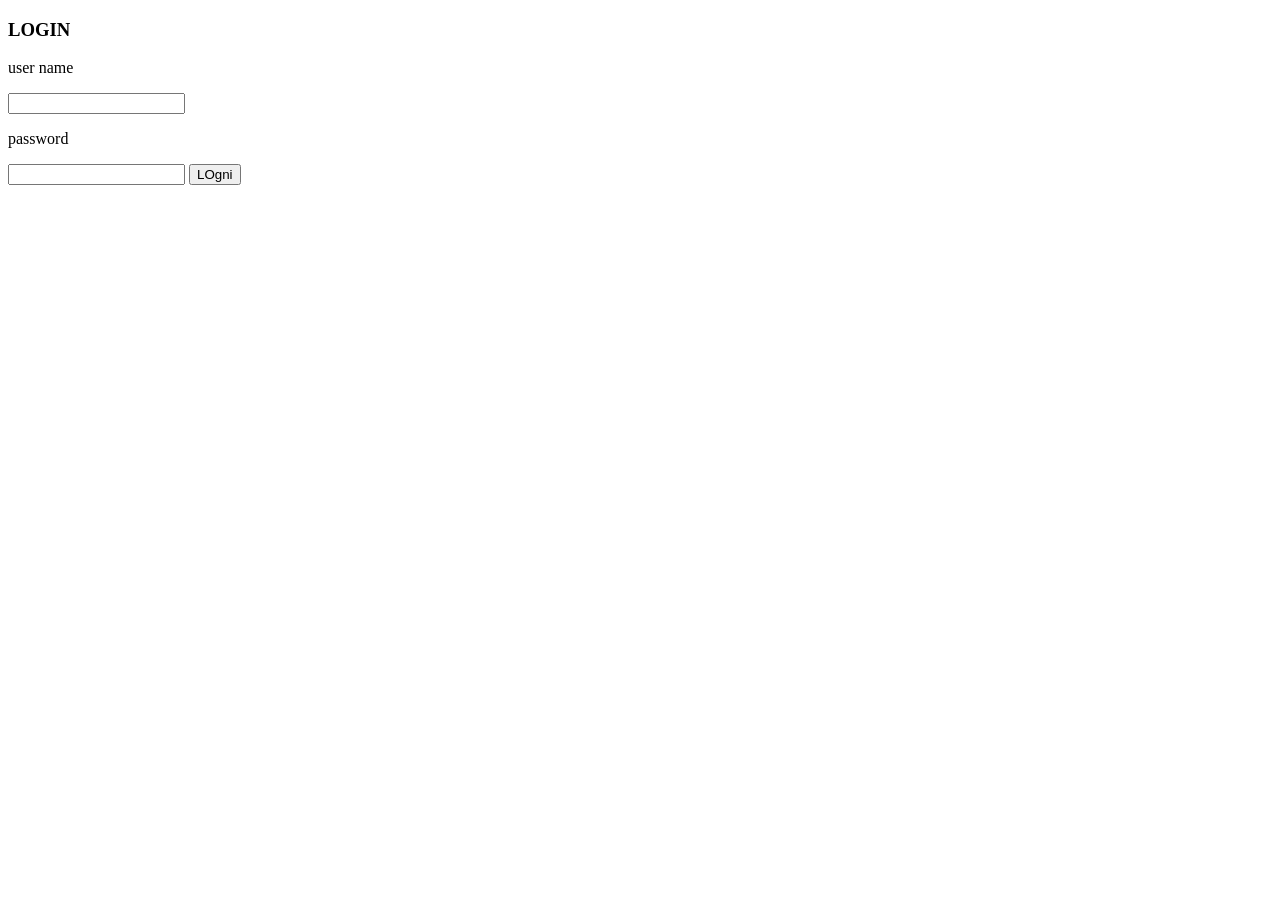
==== sign.html @ c99de30f "add_sign" ====
<!DOCTYPE html>
<html lang="en">
<head>
    <meta charset="UTF-8">
    <meta name="viewport" content="width=device-width, initial-scale=1.0">
    <title>SIGN IN</title>
</head>
<body>
    <div class="contianer">
         <div class="card">
            <h3>LOGIN</h3>
            <div class="box">
                 <p>user name</p>
                 <input type="text" name="username" id="username">
                 <p>password</p>
                 <input type="password" name="password" id="password">

                 <button type="submit">LOgni</button>
            </div>
         </div>
    </div>
</body>
</html>
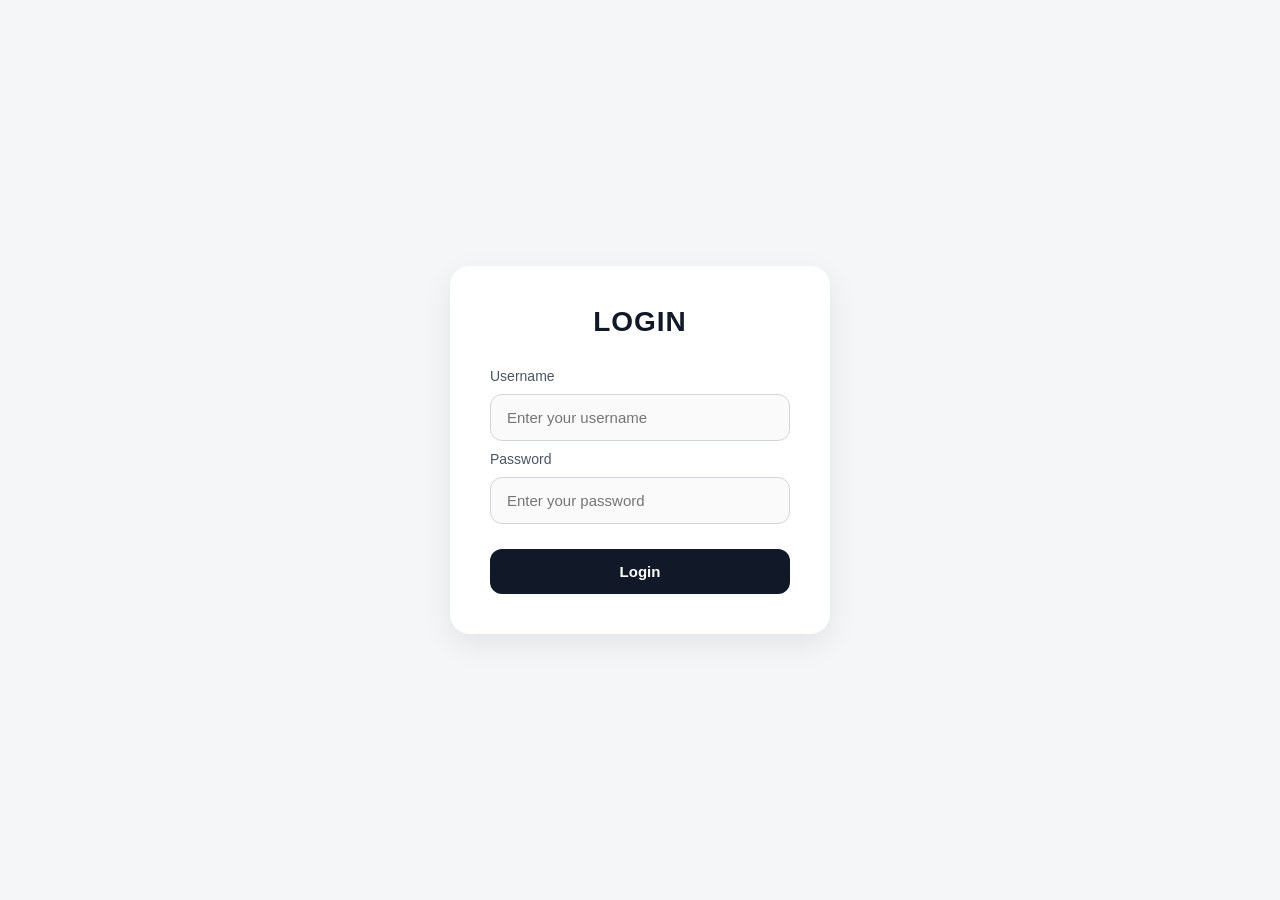
==== commit 6ba62297: "edit_sign" ====
--- a/sign.html
+++ b/sign.html
@@ -1,23 +1,117 @@
 <!DOCTYPE html>
 <html lang="en">
 <head>
-    <meta charset="UTF-8">
-    <meta name="viewport" content="width=device-width, initial-scale=1.0">
-    <title>SIGN IN</title>
+<meta charset="UTF-8">
+<meta name="viewport" content="width=device-width, initial-scale=1.0">
+<title>Login Page</title>
+
+<style>
+*{
+    margin: 0;
+    padding: 0;
+    box-sizing: border-box;
+    font-family: "Segoe UI", sans-serif;
+}
+
+body{
+    min-height: 100vh;
+    display: flex;
+    justify-content: center;
+    align-items: center;
+    background: #f4f6f8;
+}
+
+.container{
+    width: 100%;
+    display: flex;
+    justify-content: center;
+    align-items: center;
+}
+
+.card{
+    width: 380px;
+    background: #ffffff;
+    padding: 40px;
+    border-radius: 20px;
+    box-shadow: 0 10px 30px rgba(0,0,0,0.08);
+}
+
+.card h3{
+    text-align: center;
+    color: #111827;
+    font-size: 28px;
+    margin-bottom: 30px;
+    letter-spacing: 1px;
+}
+
+.box{
+    display: flex;
+    flex-direction: column;
+    gap: 10px;
+}
+
+.box p{
+    color: #4b5563;
+    font-size: 14px;
+    font-weight: 500;
+}
+
+.box input{
+    width: 100%;
+    padding: 14px 16px;
+    border: 1px solid #d1d5db;
+    border-radius: 12px;
+    font-size: 15px;
+    outline: none;
+    transition: all 0.3s ease;
+    background: #fafafa;
+}
+
+.box input:focus{
+    border-color: #1e3a8a;
+    box-shadow: 0 0 0 4px rgba(30, 58, 138, 0.12);
+    background: #ffffff;
+}
+
+.box button{
+    margin-top: 15px;
+    padding: 14px;
+    border: none;
+    border-radius: 12px;
+    background: #111827;
+    color: white;
+    font-size: 15px;
+    font-weight: 600;
+    cursor: pointer;
+    transition: all 0.3s ease;
+}
+
+.box button:hover{
+    background: #1e3a8a;
+    transform: translateY(-2px);
+}
+
+.box button:active{
+    transform: translateY(0);
+}
+</style>
 </head>
+
 <body>
-    <div class="contianer">
-         <div class="card">
+    <div class="container">
+        <div class="card">
             <h3>LOGIN</h3>
+
             <div class="box">
-                 <p>user name</p>
-                 <input type="text" name="username" id="username">
-                 <p>password</p>
-                 <input type="password" name="password" id="password">
+                <p>Username</p>
+                <input type="text" name="username" id="username" placeholder="Enter your username">
 
-                 <button type="submit">LOgni</button>
+                <p>Password</p>
+                <input type="password" name="password" id="password" placeholder="Enter your password">
+
+                <button type="submit">Login</button>
             </div>
-         </div>
+        </div>
     </div>
 </body>
 </html>
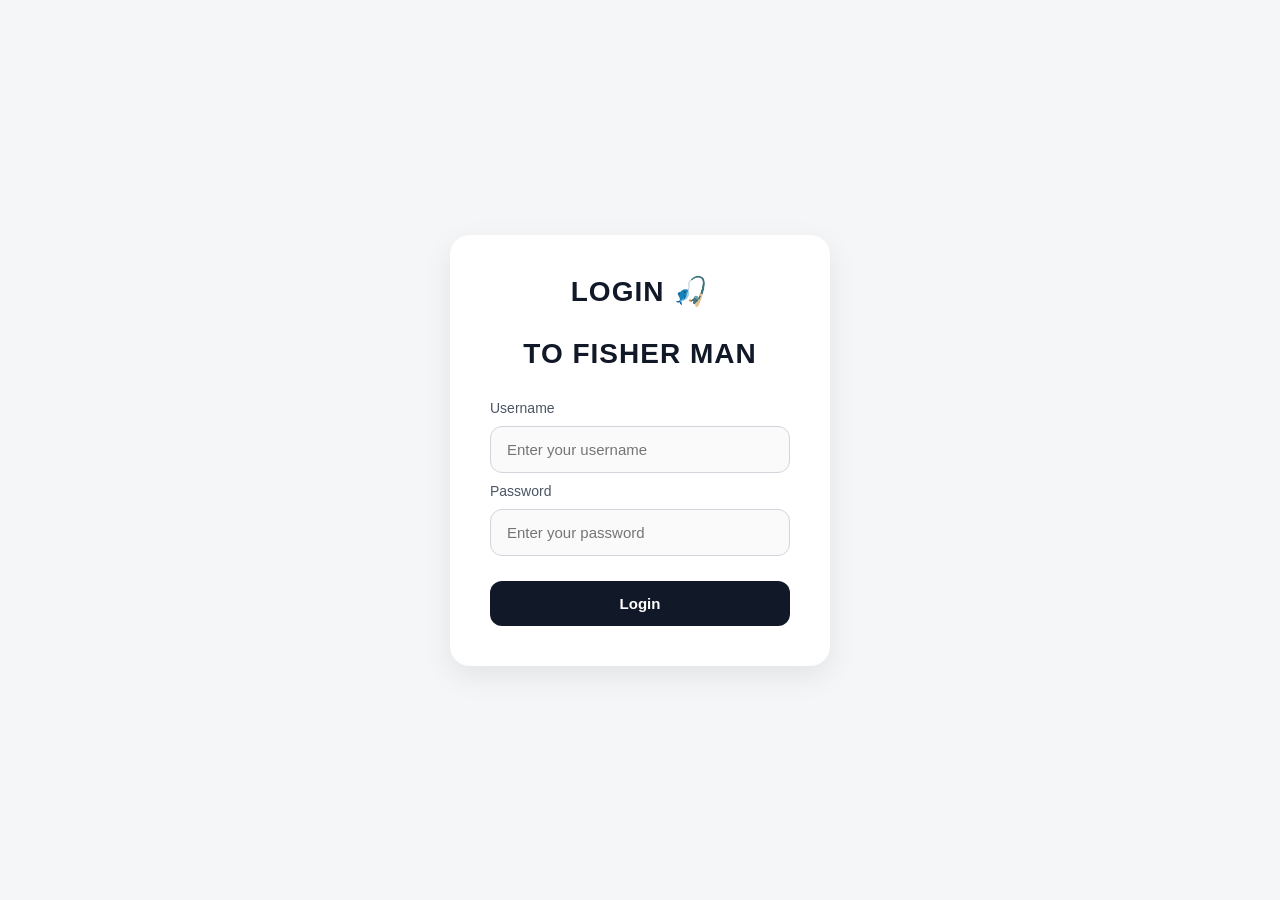
==== commit 7b37d70a: "edit_sign" ====
--- a/sign.html
+++ b/sign.html
@@ -100,7 +100,8 @@
 <body>
     <div class="container">
         <div class="card">
-            <h3>LOGIN</h3>
+            <h3>LOGIN 🎣</h3>
+            <h3>TO FISHER MAN</h3>
 
             <div class="box">
                 <p>Username</p>
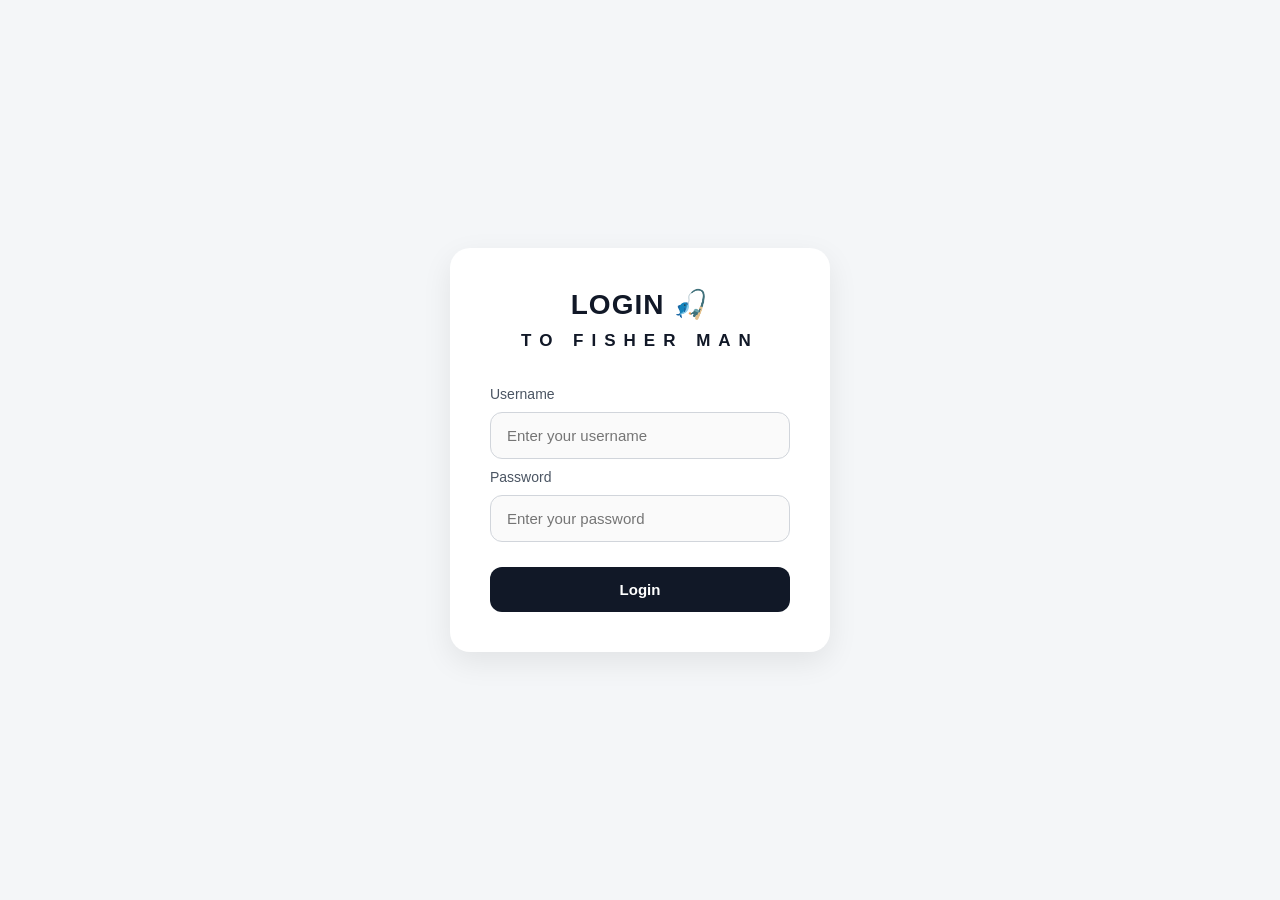
==== commit 1e478269: "edit_sign" ====
--- a/sign.html
+++ b/sign.html
@@ -40,8 +40,16 @@
     text-align: center;
     color: #111827;
     font-size: 28px;
-    margin-bottom: 30px;
+    margin-bottom: 10px;
     letter-spacing: 1px;
+}
+
+.card h4{
+    text-align: center;
+    color: #111827;
+    font-size: 17px;
+    margin-bottom: 35px;
+    letter-spacing: 8px;
 }
 
 .box{
@@ -101,7 +109,7 @@
     <div class="container">
         <div class="card">
             <h3>LOGIN 🎣</h3>
-            <h3>TO FISHER MAN</h3>
+            <h4>TO FISHER MAN</h4>
 
             <div class="box">
                 <p>Username</p>
